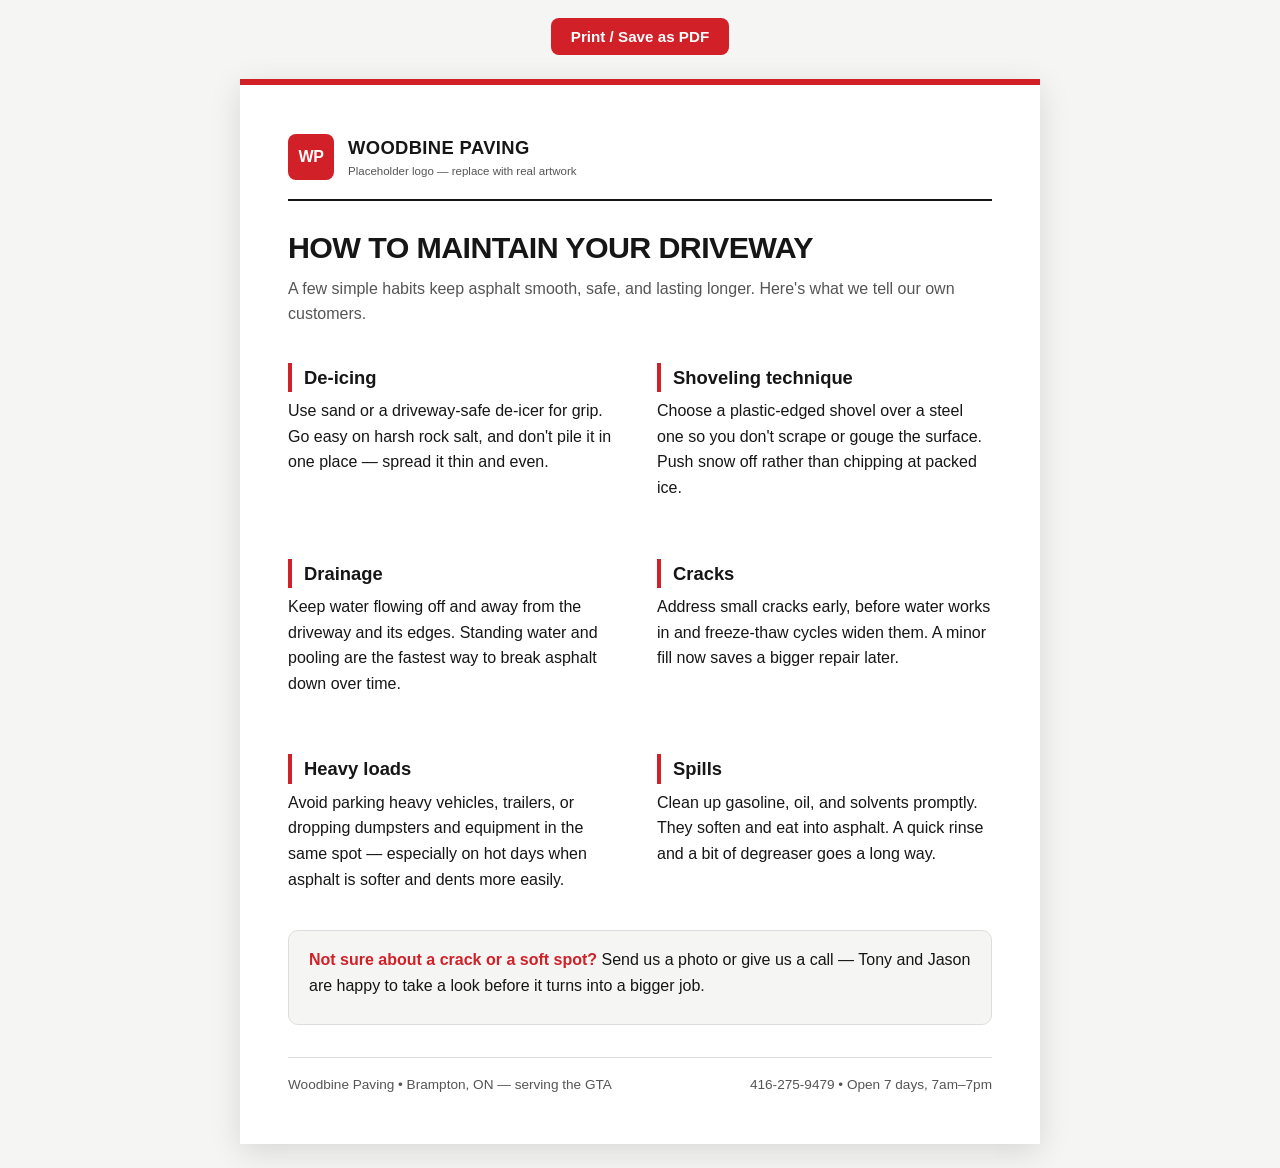
==== driveway-maintenance-guide.html @ dc43a90d "Build Woodbine Paving single-page lead-gen site - Hero, services, and CTA sections (black/white/red," ====
<!DOCTYPE html>
<html lang="en">
<head>
  <meta charset="UTF-8" />
  <meta name="viewport" content="width=device-width, initial-scale=1.0" />
  <title>How to Maintain Your Driveway — Woodbine Paving</title>
  <style>
    :root { --red: #d12027; --ink: #161616; --muted: #555; --line: #ddd; }
    * { box-sizing: border-box; }
    body {
      font-family: "Helvetica Neue", Arial, system-ui, sans-serif;
      color: var(--ink);
      line-height: 1.6;
      margin: 0;
      background: #f5f5f4;
    }
    .sheet {
      max-width: 800px;
      margin: 24px auto;
      background: #fff;
      padding: 48px;
      box-shadow: 0 8px 30px rgba(0,0,0,0.12);
      border-top: 6px solid var(--red);
    }
    .doc-head { display: flex; align-items: center; gap: 14px; border-bottom: 2px solid var(--ink); padding-bottom: 18px; margin-bottom: 8px; }
    .logo-mark { width: 46px; height: 46px; background: var(--red); color: #fff; font-weight: 900; display: grid; place-items: center; border-radius: 8px; letter-spacing: -0.03em; }
    .logo-text { font-weight: 900; text-transform: uppercase; letter-spacing: 0.02em; font-size: 1.15rem; }
    .logo-note { font-size: 0.72rem; color: var(--muted); }
    h1 { font-size: 1.9rem; text-transform: uppercase; letter-spacing: -0.02em; margin: 22px 0 4px; }
    .lede { color: var(--muted); margin-top: 0; }
    h2 { font-size: 1.15rem; margin: 26px 0 6px; padding-left: 12px; border-left: 4px solid var(--red); }
    p { margin: 0 0 10px; }
    ul { margin: 0 0 10px; padding-left: 20px; }
    li { margin-bottom: 4px; }
    .tips { display: grid; grid-template-columns: 1fr 1fr; gap: 22px 34px; margin-top: 10px; }
    .callout { background: #f5f5f4; border: 1px solid var(--line); border-radius: 10px; padding: 16px 20px; margin-top: 28px; }
    .callout strong { color: var(--red); }
    footer { margin-top: 32px; padding-top: 16px; border-top: 1px solid var(--line); font-size: 0.85rem; color: var(--muted); display: flex; justify-content: space-between; flex-wrap: wrap; gap: 8px; }
    .print-btn { display: inline-block; background: var(--red); color: #fff; text-decoration: none; font-weight: 700; padding: 10px 20px; border-radius: 8px; border: 0; cursor: pointer; font-family: inherit; font-size: 0.95rem; margin: 0 auto 0; }
    .print-bar { text-align: center; margin: 18px 0; }
    a { color: var(--red); }
    @media (max-width: 620px) { .sheet { padding: 28px; margin: 0; } .tips { grid-template-columns: 1fr; } }
    @media print {
      body { background: #fff; }
      .sheet { box-shadow: none; margin: 0; max-width: none; padding: 0; }
      .print-bar { display: none; }
    }
  </style>
</head>
<body>
  <div class="print-bar">
    <button class="print-btn" onclick="window.print()">Print / Save as PDF</button>
  </div>

  <article class="sheet">
    <div class="doc-head">
      <!-- LOGO PLACEHOLDER — swap for real logo -->
      <span class="logo-mark">WP</span>
      <div>
        <div class="logo-text">Woodbine&nbsp;Paving</div>
        <div class="logo-note">Placeholder logo — replace with real artwork</div>
      </div>
    </div>

    <h1>How to Maintain Your Driveway</h1>
    <p class="lede">A few simple habits keep asphalt smooth, safe, and lasting longer. Here's what we tell our own customers.</p>

    <div class="tips">
      <section>
        <h2>De-icing</h2>
        <p>Use sand or a driveway-safe de-icer for grip. Go easy on harsh rock salt, and don't pile it in one place — spread it thin and even.</p>
      </section>

      <section>
        <h2>Shoveling technique</h2>
        <p>Choose a plastic-edged shovel over a steel one so you don't scrape or gouge the surface. Push snow off rather than chipping at packed ice.</p>
      </section>

      <section>
        <h2>Drainage</h2>
        <p>Keep water flowing off and away from the driveway and its edges. Standing water and pooling are the fastest way to break asphalt down over time.</p>
      </section>

      <section>
        <h2>Cracks</h2>
        <p>Address small cracks early, before water works in and freeze-thaw cycles widen them. A minor fill now saves a bigger repair later.</p>
      </section>

      <section>
        <h2>Heavy loads</h2>
        <p>Avoid parking heavy vehicles, trailers, or dropping dumpsters and equipment in the same spot — especially on hot days when asphalt is softer and dents more easily.</p>
      </section>

      <section>
        <h2>Spills</h2>
        <p>Clean up gasoline, oil, and solvents promptly. They soften and eat into asphalt. A quick rinse and a bit of degreaser goes a long way.</p>
      </section>
    </div>

    <div class="callout">
      <p><strong>Not sure about a crack or a soft spot?</strong> Send us a photo or give us a call — Tony and Jason are happy to take a look before it turns into a bigger job.</p>
    </div>

    <footer>
      <span>Woodbine Paving &bull; Brampton, ON — serving the GTA</span>
      <span>416-275-9479 &bull; Open 7 days, 7am–7pm</span>
    </footer>
  </article>
</body>
</html>
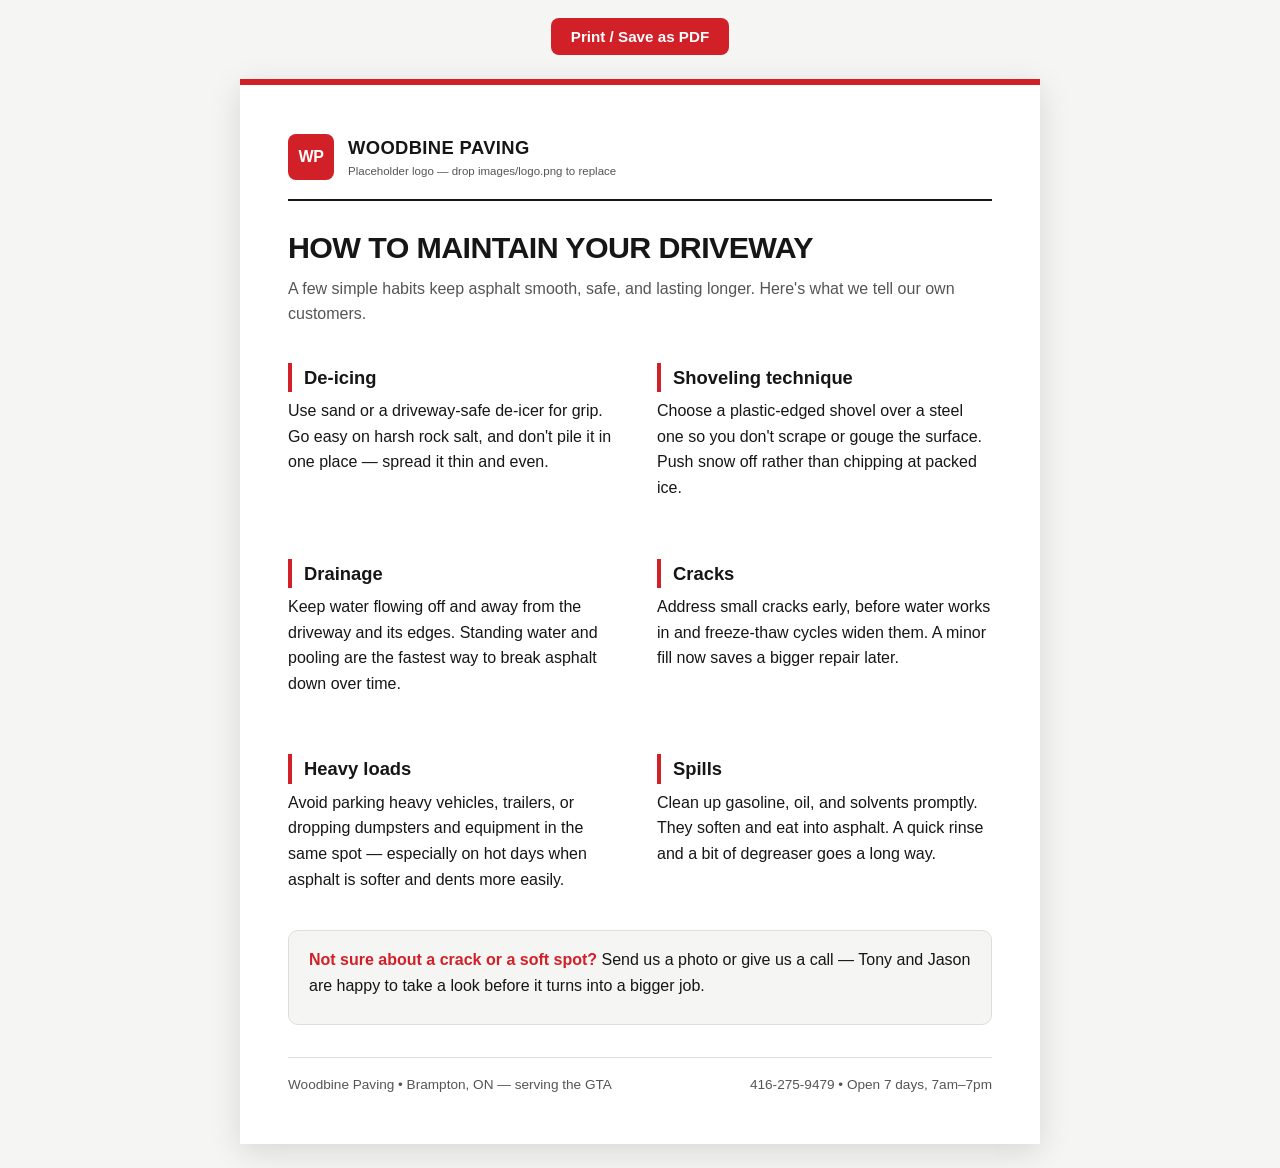
==== commit af79377e: "Rework hero copy, add drop-in image slots, make chat auto-respond - Hero: lead with the product (asp" ====
--- a/driveway-maintenance-guide.html
+++ b/driveway-maintenance-guide.html
@@ -26,6 +26,9 @@
     .logo-mark { width: 46px; height: 46px; background: var(--red); color: #fff; font-weight: 900; display: grid; place-items: center; border-radius: 8px; letter-spacing: -0.03em; }
     .logo-text { font-weight: 900; text-transform: uppercase; letter-spacing: 0.02em; font-size: 1.15rem; }
     .logo-note { font-size: 0.72rem; color: var(--muted); }
+    .doc-logo-img { display: none; max-height: 52px; width: auto; }
+    .doc-head.has-img .doc-logo-img { display: block; }
+    .doc-head.has-img .logo-mark, .doc-head.has-img .logo-fallback { display: none; }
     h1 { font-size: 1.9rem; text-transform: uppercase; letter-spacing: -0.02em; margin: 22px 0 4px; }
     .lede { color: var(--muted); margin-top: 0; }
     h2 { font-size: 1.15rem; margin: 26px 0 6px; padding-left: 12px; border-left: 4px solid var(--red); }
@@ -54,11 +57,13 @@
 
   <article class="sheet">
     <div class="doc-head">
-      <!-- LOGO PLACEHOLDER — swap for real logo -->
+      <!-- Drop images/logo.png to replace the WP placeholder automatically -->
+      <img src="images/logo.png" alt="Woodbine Paving" class="doc-logo-img"
+           onload="document.querySelector('.doc-head').classList.add('has-img')" onerror="this.remove()" />
       <span class="logo-mark">WP</span>
-      <div>
+      <div class="logo-fallback">
         <div class="logo-text">Woodbine&nbsp;Paving</div>
-        <div class="logo-note">Placeholder logo — replace with real artwork</div>
+        <div class="logo-note">Placeholder logo — drop images/logo.png to replace</div>
       </div>
     </div>
 
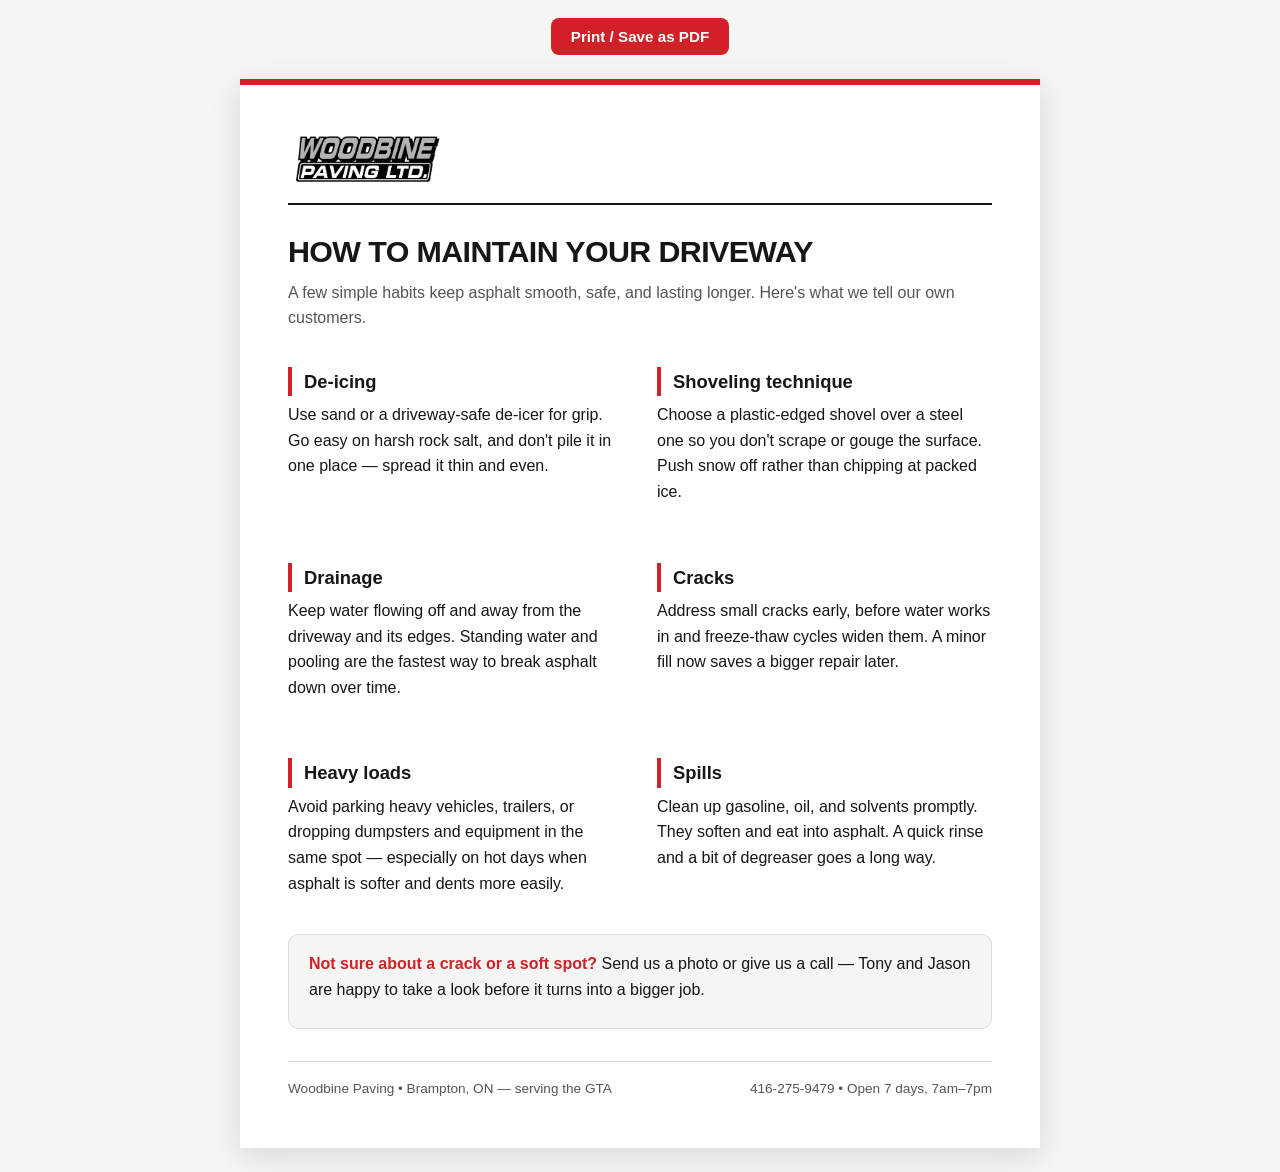
==== commit deb2df8f: "Add favicon (brand WP mark) for browser tabs and mobile - SVG favicon plus 16/32px PNG fallbacks and" ====
--- a/driveway-maintenance-guide.html
+++ b/driveway-maintenance-guide.html
@@ -4,6 +4,9 @@
   <meta charset="UTF-8" />
   <meta name="viewport" content="width=device-width, initial-scale=1.0" />
   <title>How to Maintain Your Driveway — Woodbine Paving</title>
+  <link rel="icon" type="image/svg+xml" href="favicon.svg" />
+  <link rel="icon" type="image/png" sizes="32x32" href="favicon-32.png" />
+  <link rel="apple-touch-icon" href="apple-touch-icon.png" />
   <style>
     :root { --red: #d12027; --ink: #161616; --muted: #555; --line: #ddd; }
     * { box-sizing: border-box; }
